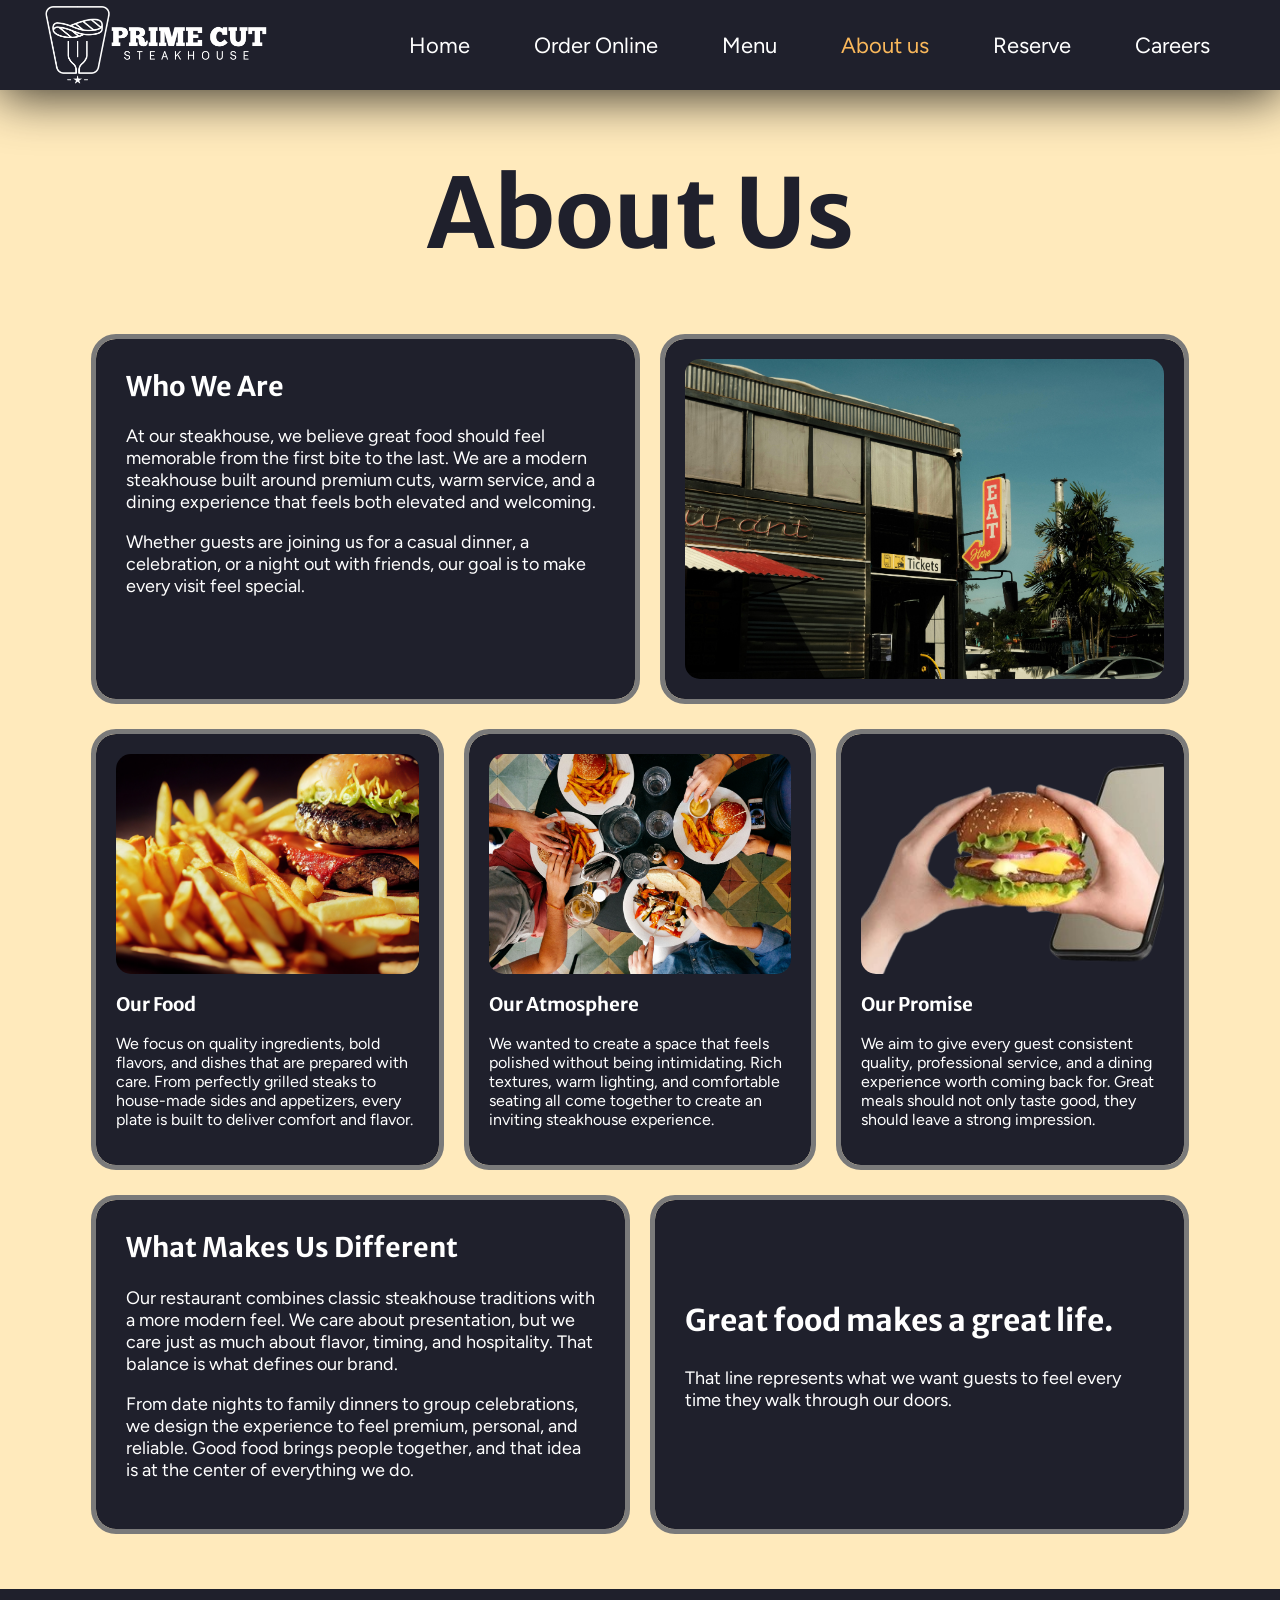
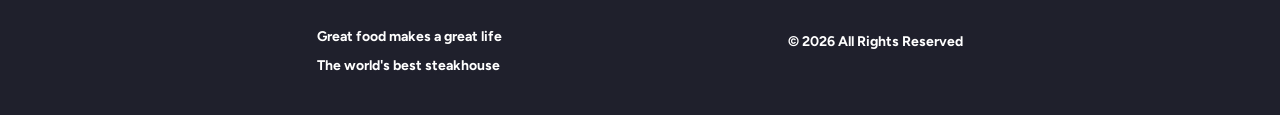
==== aboutUs.html @ 46e2797e "All pages complete, Mobile support, hamburger menu, formatting" ====
<!DOCTYPE html>
<html lang="en">
<head>
    <title>Steakhouse About Us Page</title>
    <link rel="stylesheet" href="style.css">
    <link rel="icon" type="image/png" href="images/PageIcon.ico">
    <meta name="viewport" content="width=device-width, initial-scale=1.0">
</head>

<body>

    <!--Hamburger Menu-->
        <div class="hamburger" onclick="toggleMenu()">
            <div></div>
            <div></div>
            <div></div>
        </div>


    <!--Top Bar with all the options-->
    <nav class="navbar">
        <img src="Assets/logo.png" height="80" alt="Logo">
        <div>
            <a href="index.html">Home</a>
            <a href="order.html">Order Online</a>
            <a href="menu.html">Menu</a>
            <a href="aboutUs.html" style="color: #FAB85B;">About us</a>
            <a href="reserve.html">Reserve</a>
            <a href="career.html">Careers</a>
        </div>
    </nav>
    <!--End of top bar-->

    <!--Back to top Button-->
    <div class="backToTop" onclick="scrollToTop()">
        <img src="Assets/arrowUp.png" height="50" width="50" alt="Back to top arrow">
    </div>

    <div class="aboutTitle">
        <h1>About Us</h1>
    </div>

    <main class="aboutPage">

        <section class="aboutHeroCard">
            <div class="aboutHeroText">
                <h2>Who We Are</h2>
                <p>
                    At our steakhouse, we believe great food should feel memorable from the first bite to the last.
                    We are a modern steakhouse built around premium cuts, warm service, and a dining experience that feels
                    both elevated and welcoming.
                </p>
                <p>
                    Whether guests are joining us for a casual dinner, a celebration, or a night out with friends,
                    our goal is to make every visit feel special.
                </p>
            </div>

            <div class="aboutHeroImage">
                <img src="Assets/aboutpic.jpg" alt="Outside view of the steakhouse">
            </div>
        </section>

        <section class="aboutInfoGrid">
            <article class="aboutInfoCard">
                <img src="Assets/menupic.jpg" alt="Signature steak dish">
                <h3>Our Food</h3>
                <p>
                    We focus on quality ingredients, bold flavors, and dishes that are prepared with care.
                    From perfectly grilled steaks to house-made sides and appetizers, every plate is built
                    to deliver comfort and flavor.
                </p>
            </article>

            <article class="aboutInfoCard">
                <img src="Assets/reservepic.jpg" alt="Restaurant table setup">
                <h3>Our Atmosphere</h3>
                <p>
                    We wanted to create a space that feels polished without being intimidating.
                    Rich textures, warm lighting, and comfortable seating all come together to create
                    an inviting steakhouse experience.
                </p>
            </article>

            <article class="aboutInfoCard">
                <img src="Assets/bannerimage.png" alt="Promotional restaurant image">
                <h3>Our Promise</h3>
                <p>
                    We aim to give every guest consistent quality, professional service, and a dining experience
                    worth coming back for. Great meals should not only taste good, they should leave a strong impression.
                </p>
            </article>
        </section>

        <section class="aboutStorySection">
            <div class="aboutStoryText">
                <h2>What Makes Us Different</h2>
                <p>
                    Our restaurant combines classic steakhouse traditions with a more modern feel.
                    We care about presentation, but we care just as much about flavor, timing, and hospitality.
                    That balance is what defines our brand.
                </p>
                <p>
                    From date nights to family dinners to group celebrations, we design the experience to feel
                    premium, personal, and reliable. Good food brings people together, and that idea is at the center
                    of everything we do.
                </p>
            </div>

            <div class="aboutQuoteBox">
                <h3>Great food makes a great life.</h3>
                <p>
                    That line represents what we want guests to feel every time they walk through our doors.
                </p>
            </div>
        </section>

    </main>

    <!--Footer-->
    <footer class="footerBar">
        <div>
            <h1 class="footerText">Great food makes a great life</h1>
            <h2 class="footerText">The world's best steakhouse</h2>
        </div>
        <h3 class="footerText">© 2026 All Rights Reserved</h3>
    </footer>
    <!-- End of Footer-->

    <script src="script.js"></script>

</body>
</html>
---- style.css ----
/* Stylesheet for entire website */

/*fonts*/
@import url('https://fonts.googleapis.com/css2?family=Merriweather+Sans:ital,wght@0,300..800;1,300..800&display=swap');
@import url('https://fonts.googleapis.com/css2?family=Figtree:ital,wght@0,300..900;1,300..900&display=swap');

/*body*/
    body {
        margin: 0;
        background-color: #ffeabc;
    }


/*back to top button*/
    .backToTop {
        display: none;
        align-items: center;
        flex-direction: column;
        width: 3%;
        height: 6%;
        position: fixed;
        right: 5%;
        bottom: 5%;
        background-color: #11283fad;
        border-radius: 5px;
        padding: 4px 4px;
        z-index: 2;
    }

/*navbar*/
    .navbar {
        position: relative;
        z-index: 10;
        background-color: #1F202C;
        text-align: center;
        padding: 5px 40px;
        display: flex;
        align-items: center;
        justify-content: space-between;
        box-shadow: 0 6px 50px rgba(0, 0, 0, 0.8);
    }

    .navbar a {
        color: white;
        text-decoration: none;
        padding: 6px 30px;
        font-family: "Figtree", sans-serif;
        font-size: 22px;
        display: inline-block;
        transition: color 0.2s;
    }

    .navbar a:hover {
        color: rgb(255, 173, 20);
        border-radius: 5px;
        cursor: pointer;
    }


/*FOOTER*/
    .footerBar {
        background-color: #1F202C;
        padding: 30px;
        display: flex;
        align-items: flex-start;
        justify-content: space-evenly;
    }

    .footerText {
        color: white;
        font-family: "Figtree", sans-serif;
        font-size: 14px;
    }

/*INDEX EXCLUSIVE*/

    /*HERO SECTION*/

        .hero {
            height: 100vh;
            background-image: url("Assets/BurgerBanner.png");
            background-size: 110%;
            background-position: center;
            background-repeat: no-repeat;
            display: flex;
            justify-content: center;
            text-align: center;
            color: white;
            transition: background-position 0.5s ease-out;
        }

        .heroText {
            font-size: 156px;
            margin-top: 15%;
            font-family: "Merriweather Sans", sans-serif;
        }

        .heroBtn {
            display: inline-block;
            margin-top: 15px;
            padding: 12px 30px;
            background: #1F202C;
            color: rgb(255, 255, 255);
            font-size: 32px;
            font-weight: bold;
            border-radius: 20px;
            transition: color 0.4s, transform 0.4s, box-shadow 0.4s;
        }

        .heroBtn:hover {
            background: #ffab7a;
            transform: translateY(-3px);
            color: rgb(0, 0, 0);
            box-shadow: 0 6px 50px rgba(0, 0, 0, 0.8);
        }


    /*HOME GRID ITEMS*/
            
        .container {
        color: #ffffff;
        display: grid;
        grid-template-areas: "homeMenu homeAbout homeRes";
        grid-template-columns: repeat(3, 1fr);
        gap: 40px;
        font-family: "Figtree", sans-serif;
        margin: auto 200px;
        border-radius: 20px;
        padding-bottom: 2%;
        }

        .container img {
        border-radius: 15px;
        }

        .container > div {
        background: #1F202C;
        padding: 10px;
        border-radius: 20px;
        margin-top: 20px;
        outline: #7a7a7a solid 5px;
        }

        .container div h1 {
        background: #d9d9d9;
        color: #1F202C;
        margin: -10px -10px 10px -10px;
        padding: 15px;
        border-radius: 20px 20px 0 0;
        }

        .container div.homeMenu {
        grid-area: homeMenu;
        text-align: center;
        padding: 10px;
        }

        .container div.homeAbout {
        grid-area: homeAbout;
        text-align: center;
        padding: 10px;
        }

        .container div.homeRes {
        grid-area: homeRes;
        text-align: center;
        padding: 10px;
        }

        .gridButton {
        color: black;
        font-family: "Figtree", sans-serif;
        font-size: 32px;
        padding: 5px 30px;
        background-color: #ffab7a;
        border-radius: 10px;
        border: none;
        margin-top: 10px;
        display: inline-block;
        text-decoration: none;
        transition:
            background-color 0.3s,
            color 0.3s;
        }

        .gridButton:hover {
        background-color: #ffffff;
        cursor: pointer;
        }
    
    /*ADVERT BANNER*/
        .homeBanner {
            background-color: #ffb978;
            display: flex;
            gap: 60px;
            padding-bottom: none;
            margin-bottom: 50px;
        }

        .homeBannerImg {
            height: 400px;
            display: block;
        }

        .homeBannerText {
            color: #1F202C;
            align-self: center;
            font-family: "Merriweather Sans", sans-serif;
            font-size: 20px;
        }



/*MENU EXCLUSIVE*/

    .menuTitle {
        font-family: "Merriweather Sans", sans-serif;
        text-align: center;
        color: #1F202C;
        font-size: 48px;
        margin-top: 40px;
    }

    .foodCard {
        font-family: "figtree", sans-serif;
        text-align: center;
        border-radius: 20px;
        color: white;
        display: flex;
        flex-direction: column;
    }

    .foodCard h1 {
        margin: -40px -40px 10px -40px;
    }

    .foodCard img {
        align-self: center;
    }


/*RESERVATION EXCLUSIVE*/

    .reserveTitle {
        font-family: "Merriweather Sans", sans-serif;
        text-align: center;
        color: #1F202C;
        font-size: 48px;
        margin-top: 40px;
    }

    .reserveContainer {
        display: flex;
        gap: 30px;
        justify-content: center;
        align-items: flex-start;
        margin-top: 3%; 
        flex-wrap: wrap;
    }

    .reserveLeft {
        display: flex;
        flex-direction: column;
    }

    .reserveRight {
        display: flex;
        flex-direction: column;
    }

    .reserveForm {
        width: 586px;
        height: 600px;
        font-family: "figtree", sans-serif;
        color: white;
        background-color: #1F202C;
        border-radius: 20px;
        padding: 30px;
        gap: 15px;
        display: flex;
        margin: auto;
        margin-bottom: 40px;
        flex-direction: column;
        border-width: 10px;
        outline: #7a7a7a solid 5px;
    }

    .reserveFormRow {
        display: flex;
        gap: 15px;
        align-items: center;
    }

    #message {
        width: 572px;
        height: 220px;
        resize: none;
        font-size: 16px;
    }

    #urgency {
        width: 400px;
    }

    .submitButton {
        color: black;
        font-family: "merriweather sans", sans-serif;
        font-size: 32px;
        padding: 5px 30px;
        background-color: #ffab7a;
        border-radius: 10px;
        border: none;
        margin: auto;
        transition:
            background-color 0.3s,
            color 0.3s;
    }

    .submitButton:hover {
        color: rgb(0, 0, 0);
        font-family: "merriweather sans", sans-serif;
        font-size: 32px;
        padding: 5px 30px;
        background-color: rgb(255, 255, 255);
        border-radius: 10px;
        border: none;
        cursor: pointer;
    }

    .reserveFormRow div {
        display: flex;
        flex-direction: column;
        gap: 5px;
    }

    .reserveForm input {
        font-family: "Figtree", sans-serif;
        font-size: 16px;
        padding: 10px;
        width: 572px;
        border-radius: 8px;
        border: 2px solid #ffffff;
        background-color: #fffaf0;
        outline: #7a7a7a solid 2px;
    }

    .reserveFormRow.dateGuestsRow input {
        width: 268px;
    }

    .reserveForm textarea {
        font-family: "Figtree", sans-serif;
        font-size: 16px;
        padding: 10px;
        border-radius: 8px;
        outline: #7a7a7a solid 2px;
        outline: none;
        background-color: #fffaf0;
    }

    .successMessage {
        width: 586px;
        height: 600px;
        font-family: "figtree", sans-serif;
        background-color: #1F202C;
        border-radius: 20px;
        padding: 30px;
        gap: 15px;
        display: flex;
        font-size: 64px;
        margin: auto;
        margin-bottom: 40px;
        align-items: center;
        flex-direction: column;
        border-width: 10px;
        outline: #7a7a7a solid 5px;
    }

    .contactBox {
        font-family: "figtree", sans-serif;
        width: 400px;
        height: 200px;
        color: white;
        padding: 15px;
        background-color: #1F202C;
        border-radius: 20px;
        display: block;
        border-width: 10px;
        outline: #7a7a7a solid 5px;
    }


.faqMenu {
    width: 400px;
    font-family: "figtree", sans-serif;
    display: flex;
    flex-direction: column;
    gap: 8px;
    padding-left: 5%;
    padding-right: 5%;
}

.faqMenu h2 {
  text-align: center;
  margin-bottom: 0%;
  font-size: 38px;
  color: #1F202C;
}

.faqItem {
    border-radius: 10px;
    margin-top: 6px;
    overflow: hidden;
    outline: #7a7a7a solid 5px;
}

.faqTitle {
    background-color: #1F202C;
    font-family: "merriweather sans", sans-serif;
    color: white;
    cursor: pointer;
    padding: 10px;
    font-size: 28px;
    text-align: left;
    border: none;
    width: 100%;
}

.faqContent {
    background-color: #fef4e0;
    padding: 0 10px;
    max-height: 0;
    overflow: hidden;
    transition: max-height 0.2s ease-in-out;
}

/* =========================
   ABOUT US PAGE
========================= */

.aboutTitle,
.careerTitle {
    font-family: "Merriweather Sans", sans-serif;
    text-align: center;
    color: #1F202C;
    font-size: 48px;
    margin-top: 40px;
}

.aboutPage,
.careerPage {
    width: 85%;
    margin: 0 auto 60px auto;
    font-family: "Figtree", sans-serif;
}

.aboutHeroCard,
.careerHeroCard,
.aboutStorySection {
    display: flex;
    gap: 30px;
    align-items: stretch;
    margin-bottom: 35px;
    flex-wrap: wrap;
}

.aboutHeroText,
.careerHeroText,
.aboutStoryText,
.aboutQuoteBox {
    flex: 1;
    min-width: 280px;
    font-size: 18px;
    background-color: #1F202C;
    color: white;
    padding: 30px;
    border-radius: 20px;
    outline: #7a7a7a solid 5px;
    box-sizing: border-box;
}

.aboutHeroText h2,
.aboutStoryText h2,
.careerHeroText h2,
.aboutQuoteBox h3,
.careerWhySection h2,
.careerTestimonialSection h2,
.careerTipsBox h2,
.careerForm h2 {
    font-family: "Merriweather Sans", sans-serif;
    margin-top: 0;
}

.aboutHeroImage,
.careerHeroImage {
    flex: 1;
    min-width: 280px;
    background-color: #1F202C;
    padding: 20px;
    border-radius: 20px;
    outline: #7a7a7a solid 5px;
    box-sizing: border-box;
}

.aboutHeroImage img,
.careerHeroImage img {
    width: 100%;
    height: 100%;
    min-height: 320px;
    object-fit: cover;
    border-radius: 15px;
    display: block;
}

.aboutInfoGrid,
.careerBenefitsGrid,
.careerTestimonialsGrid {
    display: grid;
    grid-template-columns: repeat(3, 1fr);
    gap: 30px;
    margin-bottom: 35px;
}

.aboutInfoCard,
.careerBenefitCard,
.careerTestimonialCard,
.careerTipsBox {
    background-color: #1F202C;
    color: white;
    border-radius: 20px;
    padding: 20px;
    outline: #7a7a7a solid 5px;
    box-sizing: border-box;
}

.aboutInfoCard img {
    width: 100%;
    height: 220px;
    object-fit: cover;
    border-radius: 15px;
    margin-bottom: 15px;
}

.aboutInfoCard h3,
.careerBenefitCard h3,
.careerTestimonialCard h3 {
    font-family: "Merriweather Sans", sans-serif;
    margin-top: 0;
}

.aboutQuoteBox {
    display: flex;
    flex-direction: column;
    justify-content: center;
}

.aboutQuoteBox h3 {
    font-size: 30px;
    margin-bottom: 10px;
}

/* =========================
   CAREERS PAGE
========================= */

.careerWhySection,
.careerTestimonialSection {
    margin-bottom: 35px;
}

.careerApplySection {
    display: flex;
    gap: 30px;
    justify-content: center;
    align-items: flex-start;
    margin-bottom: 35px;
    flex-wrap: wrap;
}

.careerApplyLeft,
.careerApplyRight {
    display: flex;
    flex-direction: column;
}

.careerForm {
    width: 586px;
    font-family: "Figtree", sans-serif;
    color: white;
    background-color: #1F202C;
    border-radius: 20px;
    padding: 30px;
    gap: 15px;
    display: flex;
    margin: auto;
    margin-bottom: 40px;
    flex-direction: column;
    outline: #7a7a7a solid 5px;
    box-sizing: border-box;
}

.careerFormRow {
    display: flex;
    gap: 15px;
    align-items: center;
}

.careerFormRow div {
    display: flex;
    flex-direction: column;
    gap: 5px;
    width: 100%;
}

.careerForm input,
.careerForm select {
    font-family: "Figtree", sans-serif;
    font-size: 16px;
    padding: 10px;
    width: 100%;
    border-radius: 8px;
    border: 2px solid #ffffff;
    background-color: #fffaf0;
    box-sizing: border-box;
}

.careerForm textarea {
    font-family: "Figtree", sans-serif;
    font-size: 16px;
    padding: 10px;
    border-radius: 8px;
    background-color: #fffaf0;
    resize: none;
    width: 100%;
    box-sizing: border-box;
}

.careerSuccessMessage {
    width: 586px;
    min-height: 300px;
    font-family: "Figtree", sans-serif;
    background-color: #1F202C;
    border-radius: 20px;
    padding: 30px;
    display: flex;
    font-size: 42px;
    margin: auto;
    margin-bottom: 40px;
    align-items: center;
    justify-content: center;
    text-align: center;
    flex-direction: column;
    outline: #7a7a7a solid 5px;
    box-sizing: border-box;
}

.careerTipsBox {
    width: 400px;
    margin-top: 30px;
}

.careerTipsBox ul {
    margin: 0;
    padding-left: 20px;
}

.careerTipsBox li {
    margin-bottom: 10px;
}

.careerApplyBtn {
    color: black;
    font-family: "Figtree", sans-serif;
    font-size: 28px;
    font-weight: bold;
    padding: 10px 28px;
    background-color: #ffab7a;
    border-radius: 10px;
    display: inline-block;
    text-decoration: none;
    margin-top: 15px;
    transition: background-color 0.3s, color 0.3s;
}

.careerApplyBtn:hover {
    background-color: white;
    color: black;
}

/* =========================
   RESPONSIVE
========================= */

@media (max-width: 1100px) {
    .aboutInfoGrid,
    .careerBenefitsGrid,
    .careerTestimonialsGrid {
        grid-template-columns: 1fr;
    }
}

@media (max-width: 900px) {
    .aboutHeroCard,
    .careerHeroCard,
    .aboutStorySection,
    .careerApplySection {
        flex-direction: column;
    }

    .aboutPage,
    .careerPage {
        width: 92%;
    }
}

@media (max-width: 700px) {
    .navbar {
        flex-direction: column;
        gap: 12px;
        padding: 15px;
    }

    .navbar div {
        display: flex;
        flex-wrap: wrap;
        justify-content: center;
    }

    .navbar a {
        padding: 8px 12px;
        font-size: 18px;
    }

    .aboutTitle,
    .careerTitle {
        font-size: 36px;
    }

    .aboutHeroText,
    .careerHeroText,
    .aboutStoryText,
    .aboutQuoteBox,
    .aboutHeroImage,
    .careerHeroImage,
    .aboutInfoCard,
    .careerBenefitCard,
    .careerTestimonialCard,
    .careerTipsBox,
    .careerForm,
    .careerSuccessMessage {
        padding: 18px;
    }

    .careerForm,
    .careerSuccessMessage,
    .careerTipsBox,
    .contactBox {
        width: 100%;
    }

    .backToTop {
        width: 55px;
        height: 55px;
        right: 20px;
        bottom: 20px;
    }
}



/*MOBILE-----------------*/

.hamburger {
    display: none;
    flex-direction: column;
    justify-content: space-between;
    width: 30px;
    height: 30px;
    position: fixed;
    top: 0;
    right: 0;
    background-color: #11283fad;
    border-radius: 10px;
    padding: 6px;
    z-index: 100;
}

.hamburger div {
    height: 4px;
    background-color: white;
    border-radius: 2px;
}

@media (max-width: 768px) {

    .hamburger {
      display: flex;
    }

    .navbar {
        position: fixed;
        inset: 0 0 0 55%;
        flex-direction: column;
        align-items: flex-start;
        transition: transform 0.2s ease-in-out;
        transform: translateX(100%);
    }

    .navbar.open {
        display: flex;
        transform: translateX(0%);
    }

    .navbar img {
        display: none;
    }

    .navbar div {
        display: flex;
        flex-direction: column;
        gap: 5px;
        margin-left: 0;
        padding-left: 0;
        text-align: left;
        width: 10px;
    }

    .navbar a {
        display: flex;
        flex-direction: column;
        text-align: left;
        font-size: 24px;
        padding-left: 0;
        padding-right: 10px;
    }


/*HERO SECTION*/
.hero {
    height: 70vh;
    background-size: cover;
}

.heroText {
    font-size: 64px;
    margin-top: 30%;
}

.heroBtn {
    font-size: 20px;
    padding: 10px 20px;
}


/* GRID CONTAINER */
.container {
        margin: 20px;
        grid-template-columns: 1fr;
        grid-template-areas:
            "homeMenu"
            "homeAbout"
            "homeRes";
        gap: 20px;
        width: auto;
    }


    
.container div h1 {
    font-size: 24px;
    padding: 10px;
}

.container img {
    width: 100%;
    height: auto;
    display: block;
}


/* GRID BUTTON */
.gridButton {
    font-size: 18px;
    padding: 8px 18px;
}


/* HOME BANNER */
.homeBanner {
    flex-direction: column;
    gap: 20px;
    padding: 20px;
}

.homeBannerImg {
    display: none;
}

.homeBannerText {
    font-size: 16px;
}


/* FOOTER */
.footerBar {
    flex-direction: column;
    gap: 15px;
    text-align: center;
}

.footerText {
    font-size: 12px;
}

/*MENU PAGE*/

.menuTitle {
    font-size: 36px;
}

/*ABOUT US PAGE*/
.aboutHeroImage{
    display: none;
}

/*RESERVATION PAGE*/

.reserveTitle {
    font-size: 36px;
}

.reserveForm {
    width: 100%;
    max-width: 586px;
    min-height: 600px;
    box-sizing: border-box;
}

.reserveForm input {
    width: 100%;
    box-sizing: border-box;
}

#message {
    width: 100%;
    box-sizing: border-box;
}

.reserveContainer {
    flex-direction: column;
    align-items: center;
    padding: 15px;
}

.reserveLeft,
.reserveRight {
    width: 100%;
}

.reserveFormRow {
    flex-direction: column;
    align-items: stretch;
}

.reserveFormRow.dateGuestsRow {
    flex-direction: column;
}

.reserveFormRow.dateGuestsRow input {
    width: 100%;
}

.contactBox {
    width: 90%;
}


.faqMenu {
    width: 90%;
}

.successMessage {
    width: 80%;
    font-size: 40px;
}

/*CAREERS PAGE*/
.careerHeroImage {
    display: none;
}











}
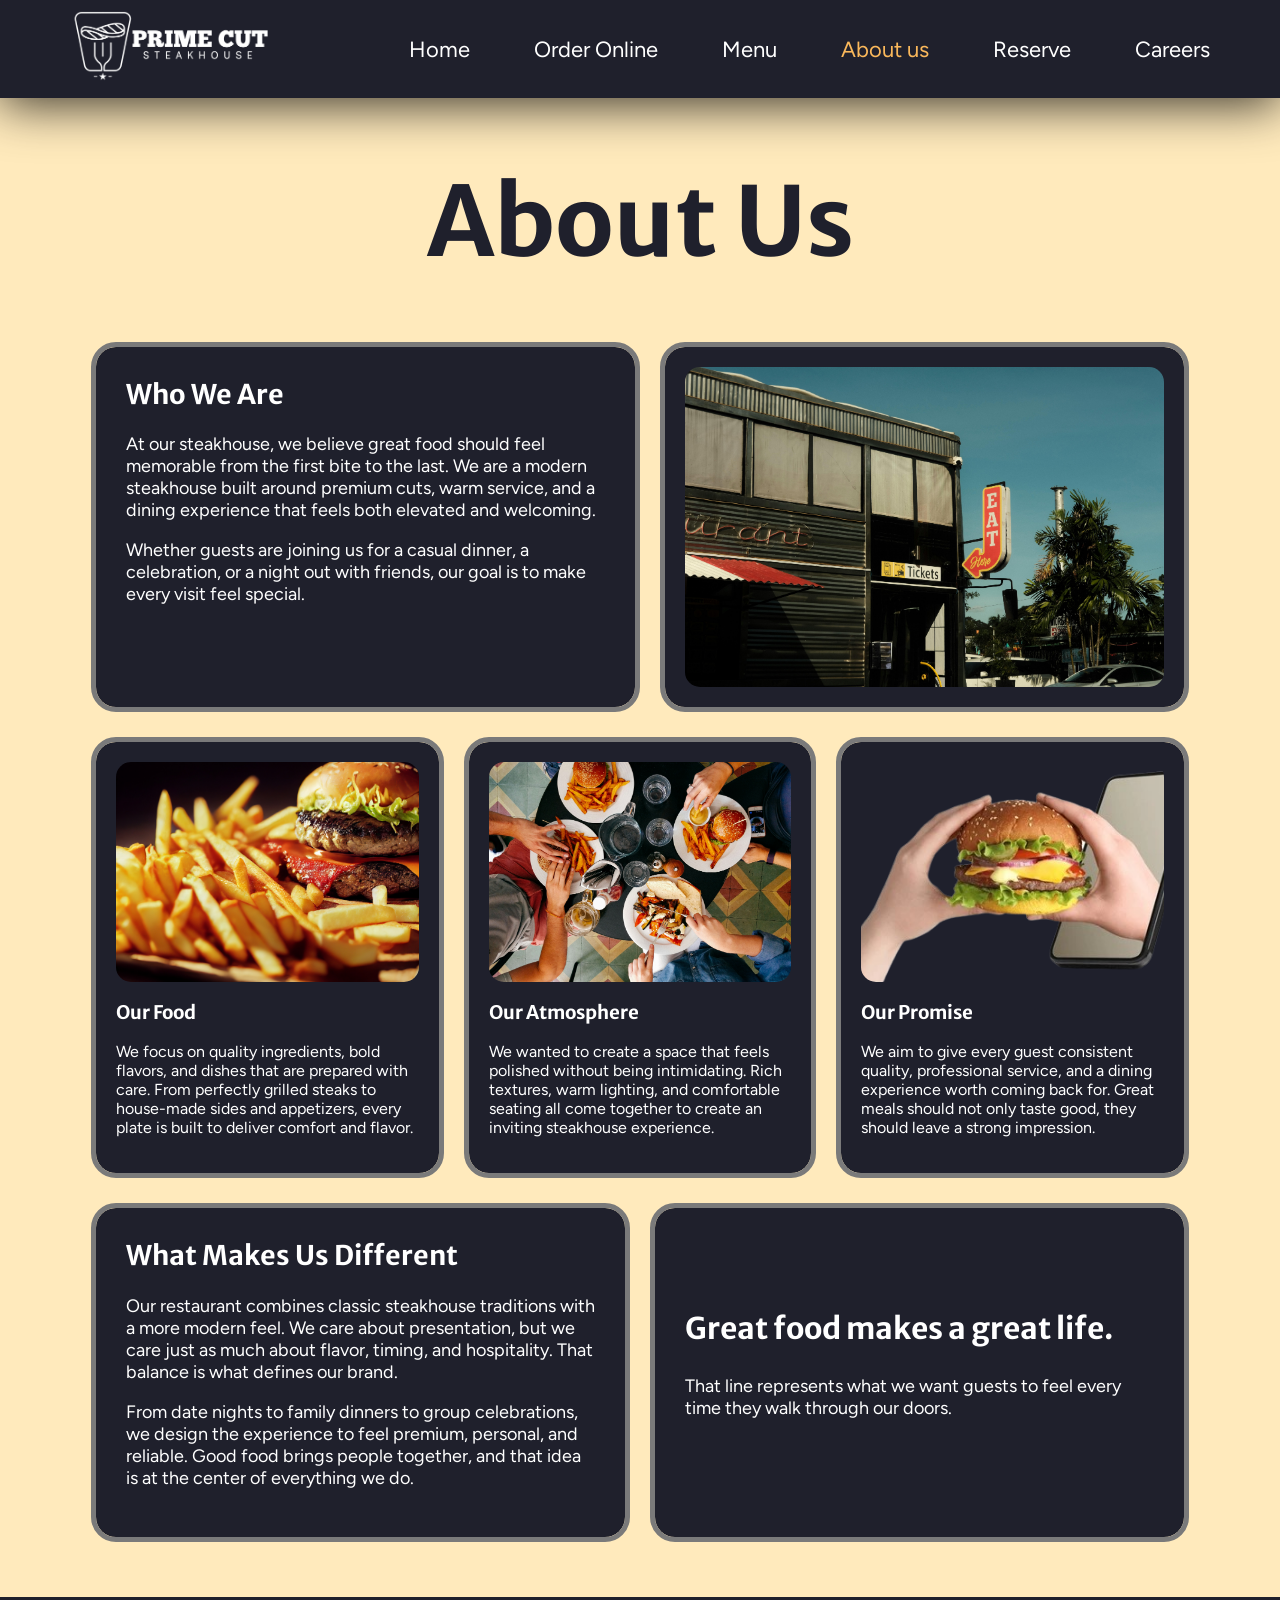
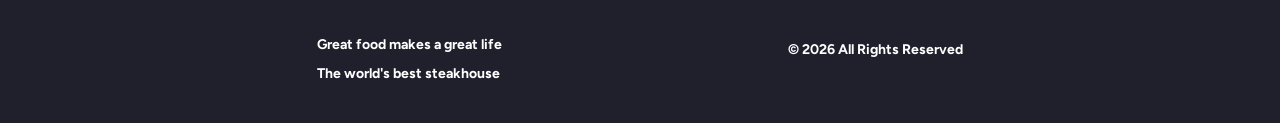
==== commit abd897b9: "Fixed logo not returning to main page and reservation limit" ====
--- a/aboutUs.html
+++ b/aboutUs.html
@@ -3,7 +3,7 @@
 <head>
     <title>Steakhouse About Us Page</title>
     <link rel="stylesheet" href="style.css">
-    <link rel="icon" type="image/png" href="images/PageIcon.ico">
+    <link rel="icon" type="image/png" href="Assets/Icon.png">
     <meta name="viewport" content="width=device-width, initial-scale=1.0">
 </head>
 
@@ -19,10 +19,10 @@
 
     <!--Top Bar with all the options-->
     <nav class="navbar">
-        <img src="Assets/logo.png" height="80" alt="Logo">
+        <a href="index.html"><img src="Assets/logo.png" height="70" alt="Logo"></a>
         <div>
             <a href="index.html">Home</a>
-            <a href="order.html">Order Online</a>
+            <a>Order Online</a>
             <a href="menu.html">Menu</a>
             <a href="aboutUs.html" style="color: #FAB85B;">About us</a>
             <a href="reserve.html">Reserve</a>
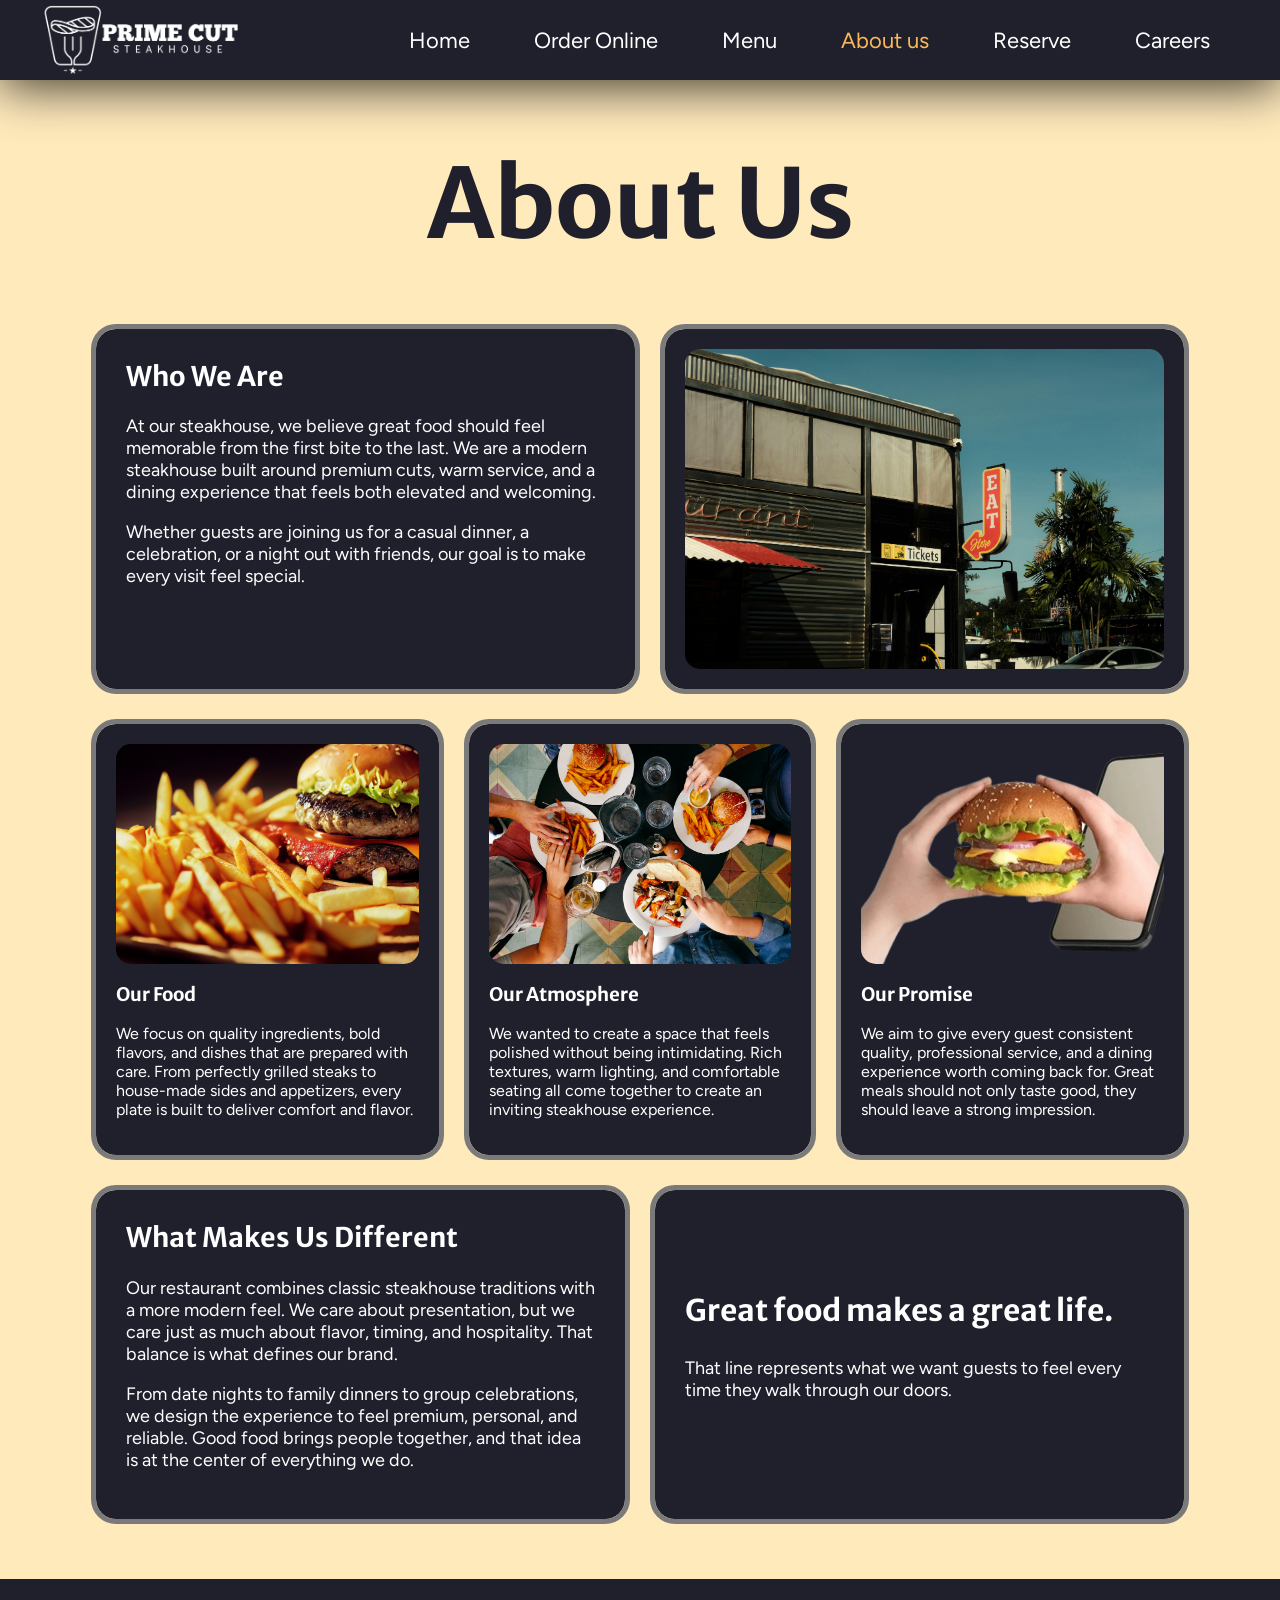
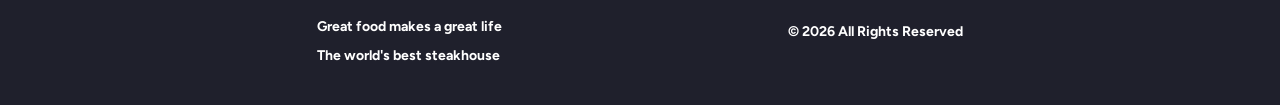
==== commit ab8f7106: "updated bug with logo and removed it being a clickable" ====
--- a/aboutUs.html
+++ b/aboutUs.html
@@ -19,7 +19,7 @@
 
     <!--Top Bar with all the options-->
     <nav class="navbar">
-        <a href="index.html"><img src="Assets/logo.png" height="70" alt="Logo"></a>
+        <img src="Assets/logo.png" height="70" alt="Logo">
         <div>
             <a href="index.html">Home</a>
             <a>Order Online</a>
--- a/style.css
+++ b/style.css
@@ -892,6 +892,10 @@
     padding: 20px;
 }
 
+.logoPic {
+    display: none;
+}
+
 .homeBannerImg {
     display: none;
 }
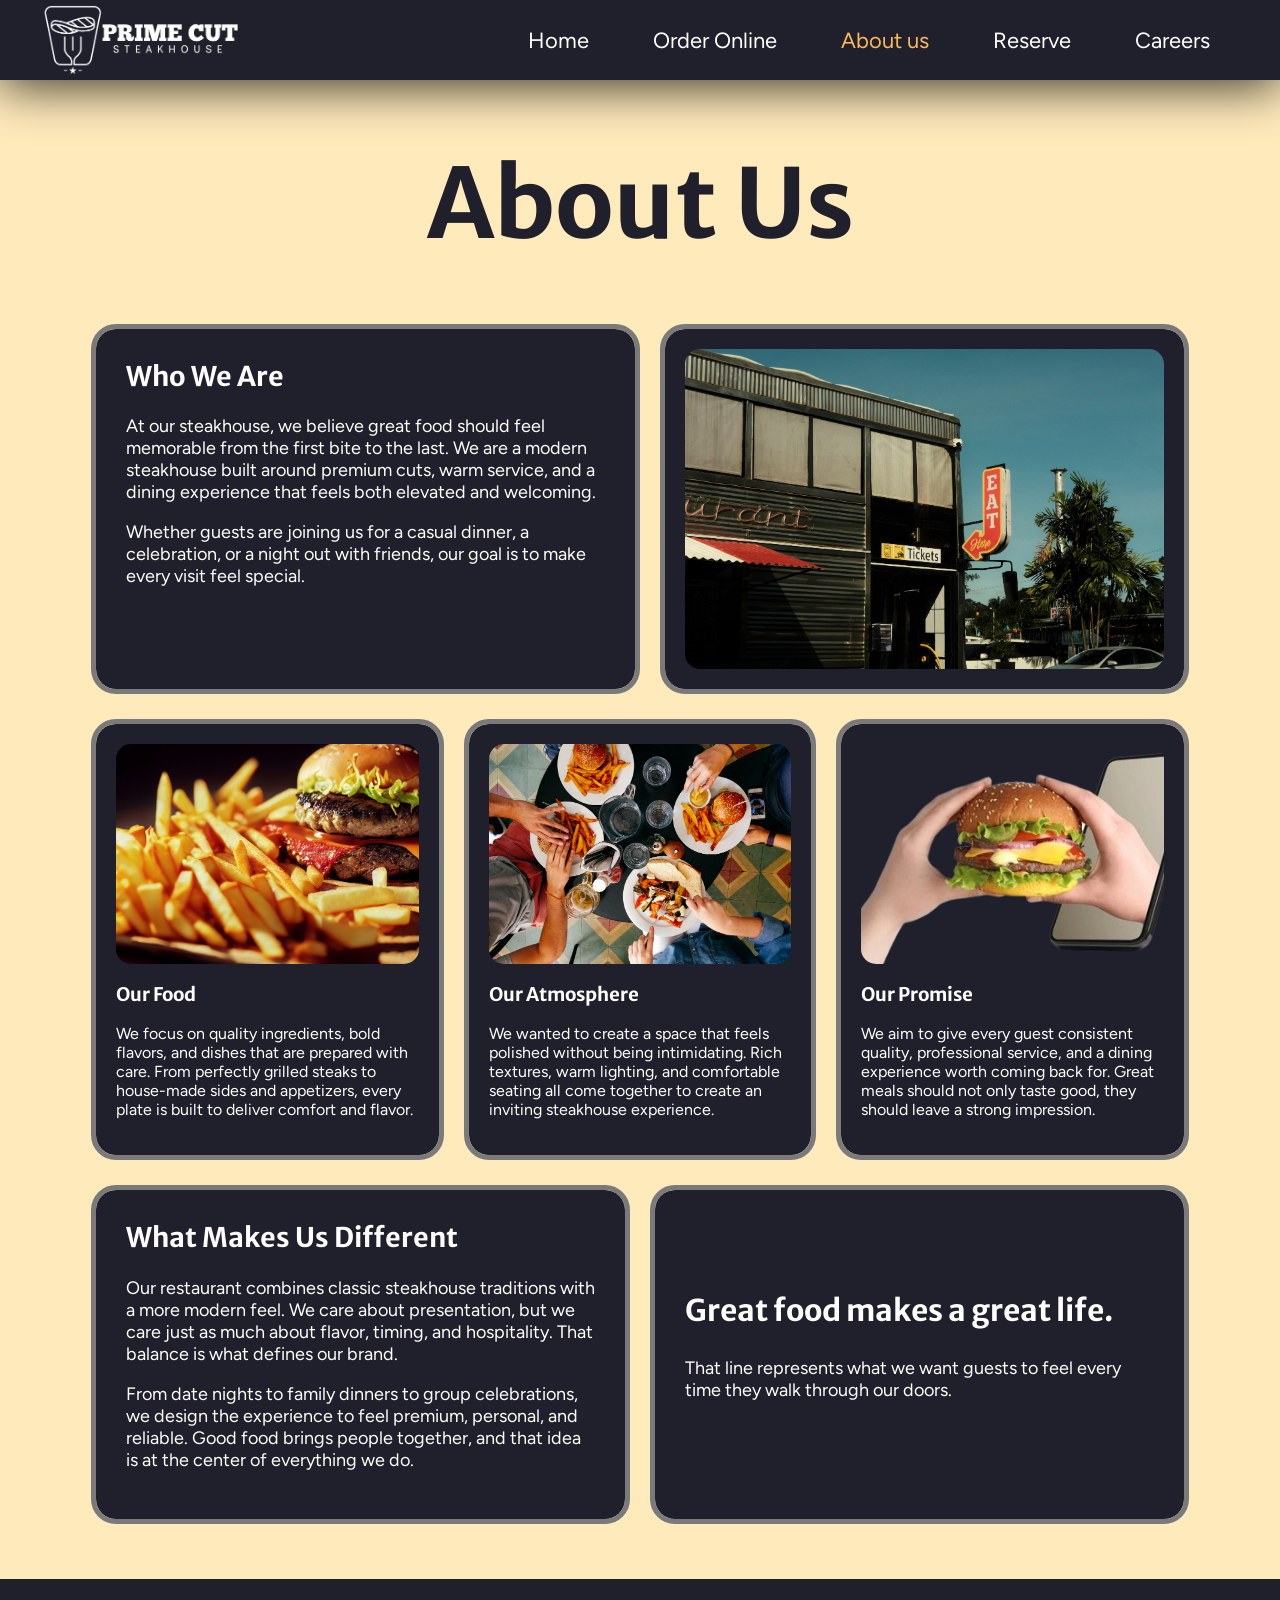
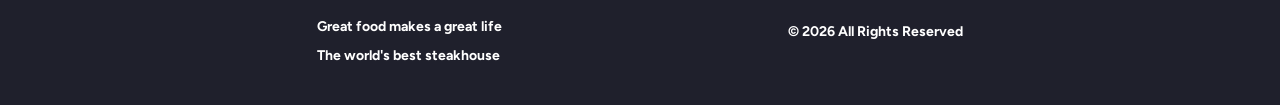
==== commit 7c8c7c13: "Added cart and menu page is now order online page." ====
--- a/aboutUs.html
+++ b/aboutUs.html
@@ -22,8 +22,7 @@
         <img src="Assets/logo.png" height="70" alt="Logo">
         <div>
             <a href="index.html">Home</a>
-            <a>Order Online</a>
-            <a href="menu.html">Menu</a>
+            <a href="menu.html">Order Online</a>
             <a href="aboutUs.html" style="color: #FAB85B;">About us</a>
             <a href="reserve.html">Reserve</a>
             <a href="career.html">Careers</a>
--- a/style.css
+++ b/style.css
@@ -100,6 +100,8 @@
             margin-top: 15px;
             padding: 12px 30px;
             background: #1F202C;
+            text-decoration: none;
+            font-family: "Figtree", sans-serif;
             color: rgb(255, 255, 255);
             font-size: 32px;
             font-weight: bold;
@@ -238,6 +240,59 @@
         align-self: center;
     }
 
+    .cartButton {
+        padding: 5px;
+        margin-left: 25%;
+        margin-right: 25%;
+        font-size: large;
+        font-family: "Merriweather Sans", sans-serif;
+        color: black;
+        background: #ffab7a;
+        border-radius: 100px;
+    }
+
+    #cartOpen{
+        position: fixed;
+        top: 100px;
+        right: 20px;
+        padding: 10px 18px;
+        color: black;
+        background: #ffab7a;
+        border: none;
+        border-radius: 8px;
+        font-size: 18px;
+        cursor: pointer;
+        z-index: 20;
+    }
+
+    #cartBox{
+        position: fixed;
+        top: 120px;
+        right: 20px;
+        width: 250px;
+        font-family: "Merriweather Sans", sans-serif;
+        color: white;
+        background: #1F202C;
+        padding: 15px;
+        border-radius: 10px;
+        display: none;
+        z-index: 1;
+    }
+
+    #cartBox button {
+        color: black;
+        background: #ffab7a;
+        border-radius: 10px;
+        margin-right: 5px;
+        font-family: "Merriweather Sans", sans-serif;
+    }
+
+    #cartItems{
+        max-height: 200px;
+        overflow-y: auto;
+        margin-bottom: 10px;
+    }
+
 
 /*RESERVATION EXCLUSIVE*/
 
@@ -922,6 +977,28 @@
     font-size: 36px;
 }
 
+#cartOpen{
+    top: 10px;
+    right: 70px;
+    font-size: 16px;
+    padding: 6px 12px;
+}
+
+.navbar.open ~ #cartOpen{
+    display: none;
+}
+
+.navbar.open ~ #cartBox{
+    display: none;
+}
+
+#cartBox{
+        position: fixed;
+        top: 10px;
+        right: 15%;
+        width: 250px;
+}
+
 /*ABOUT US PAGE*/
 .aboutHeroImage{
     display: none;
